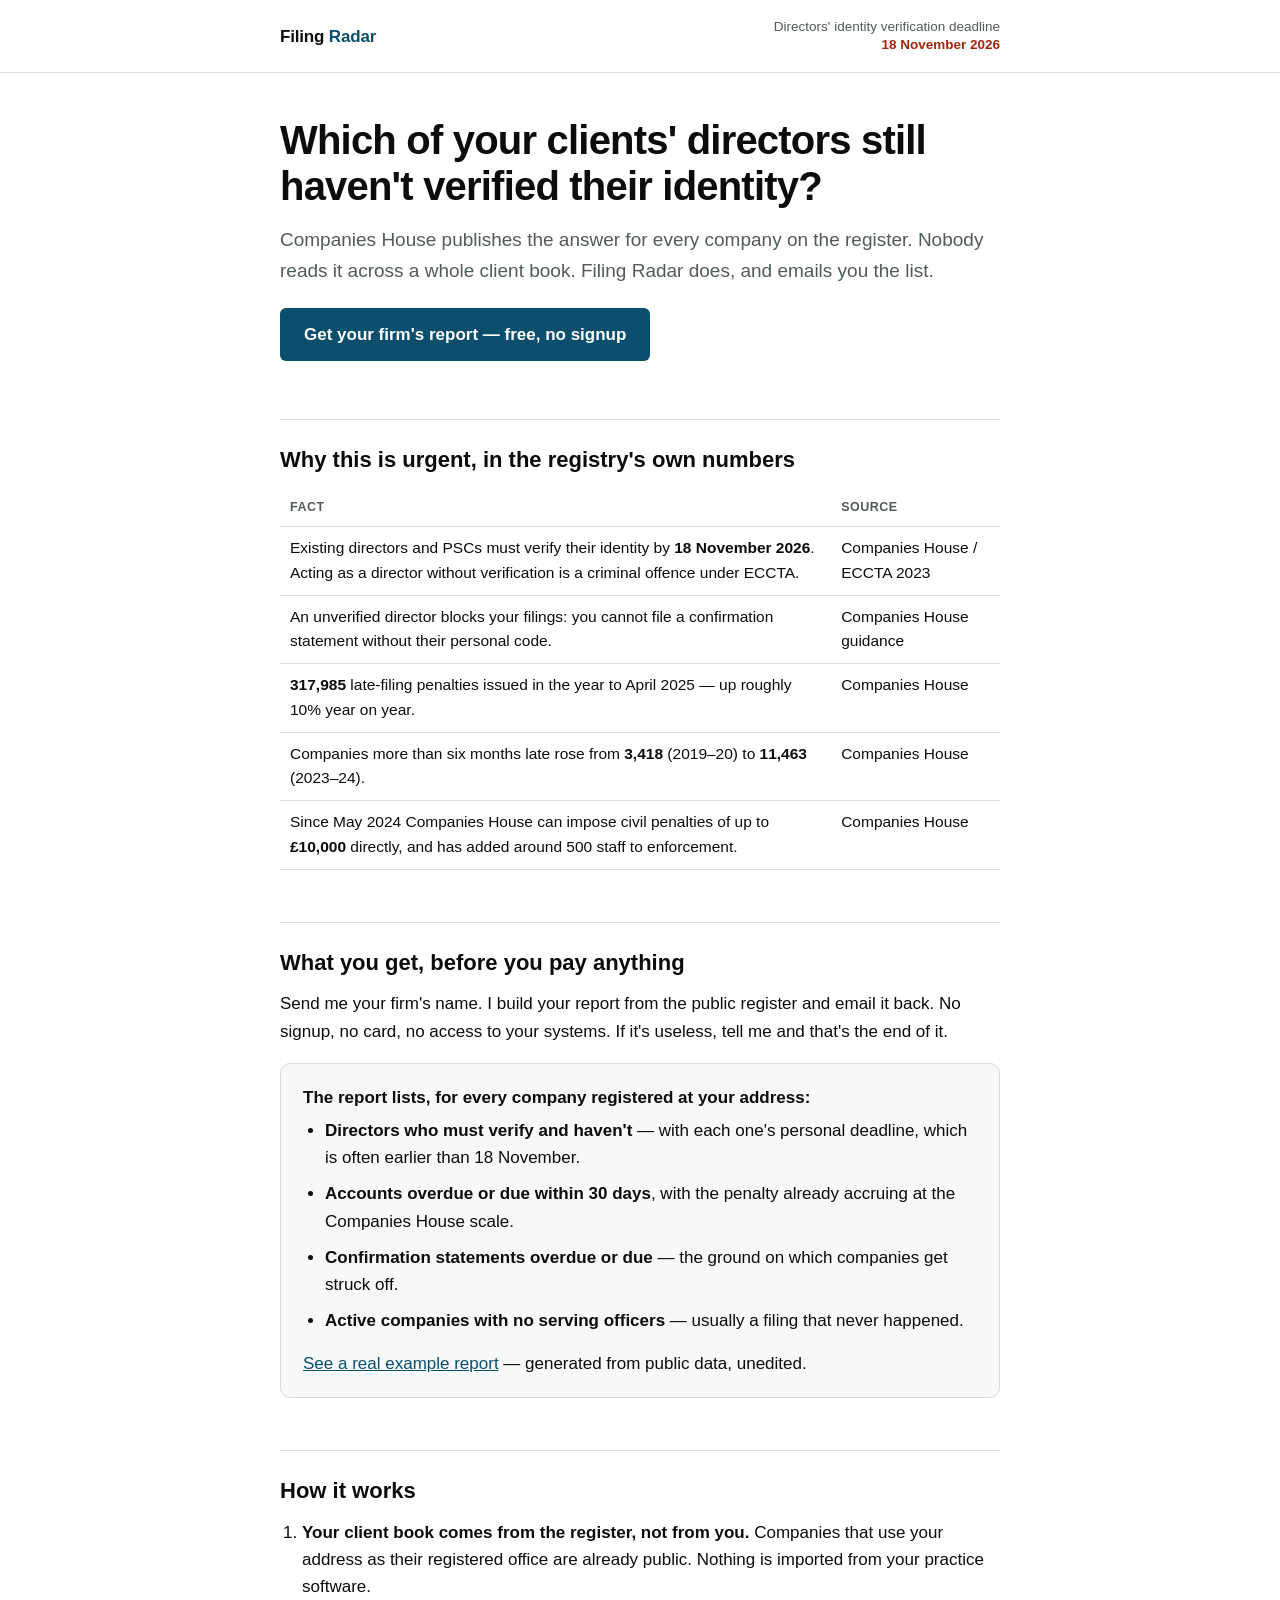
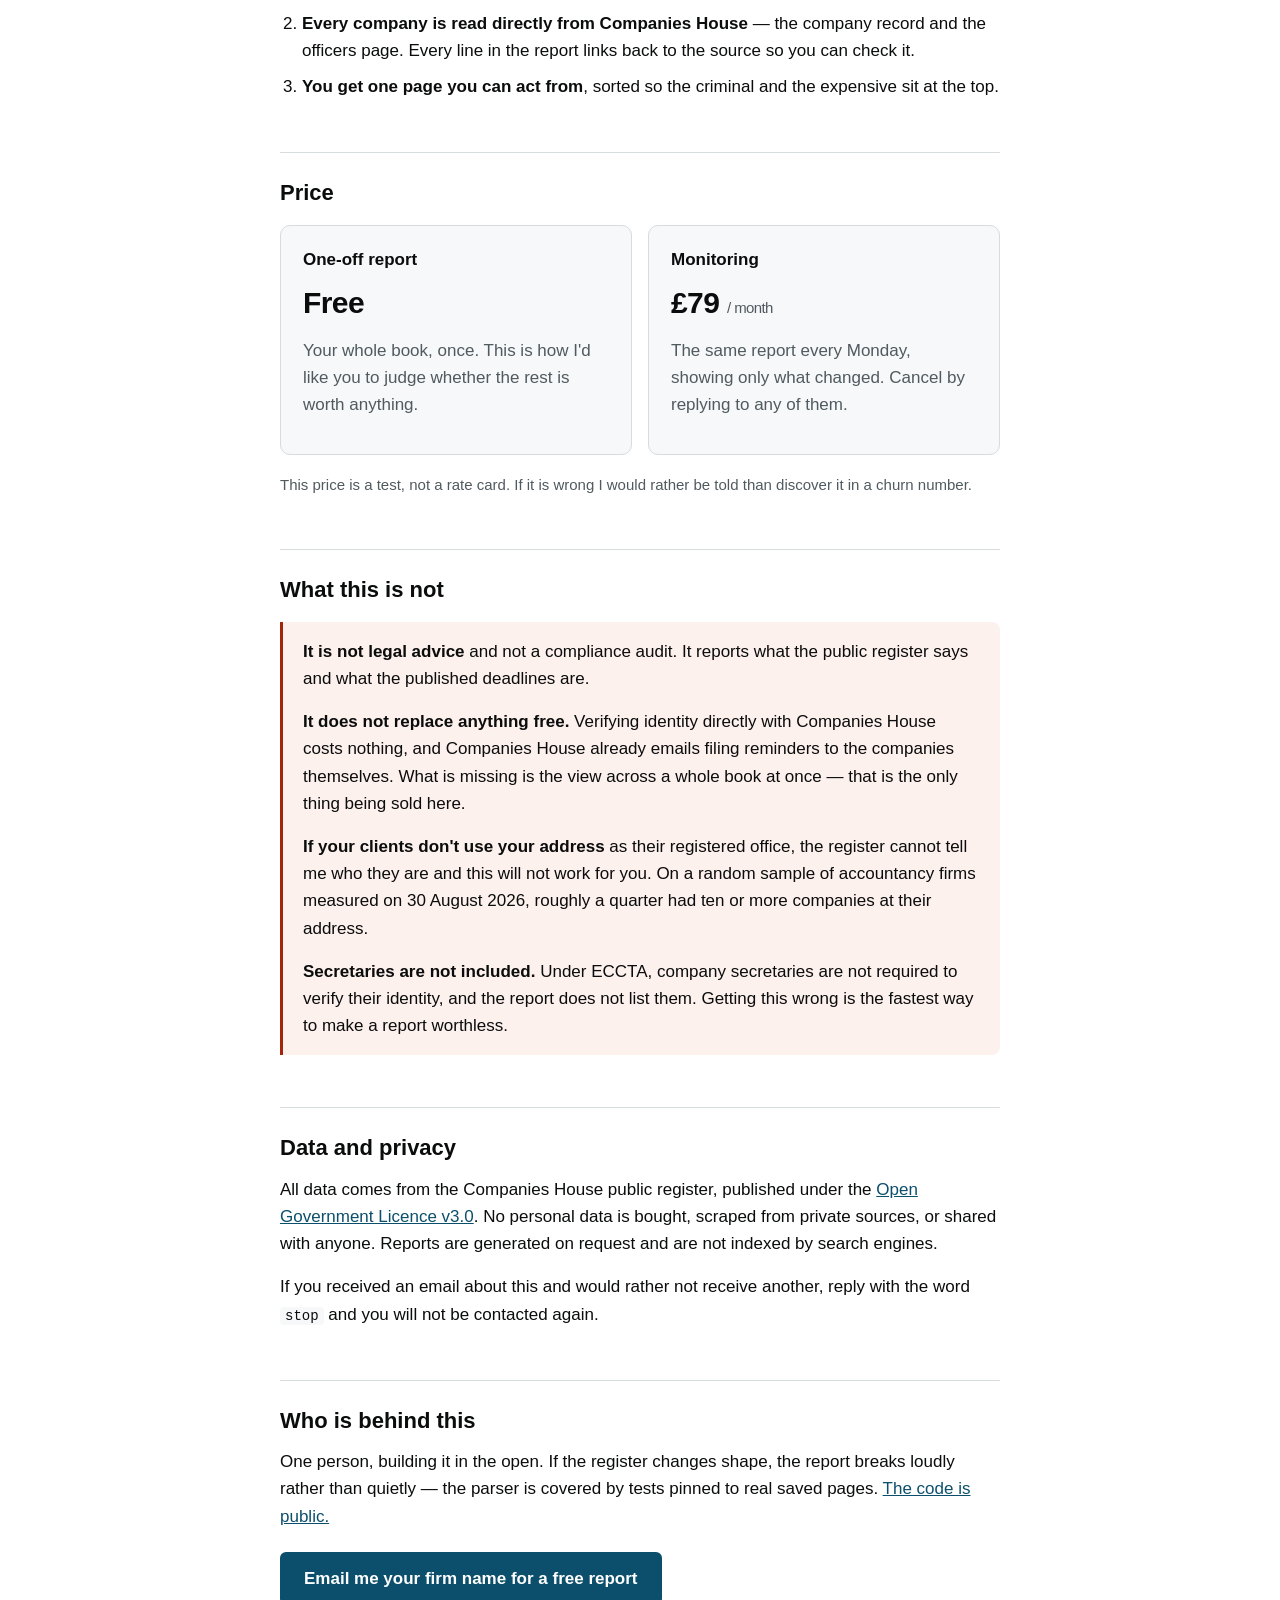
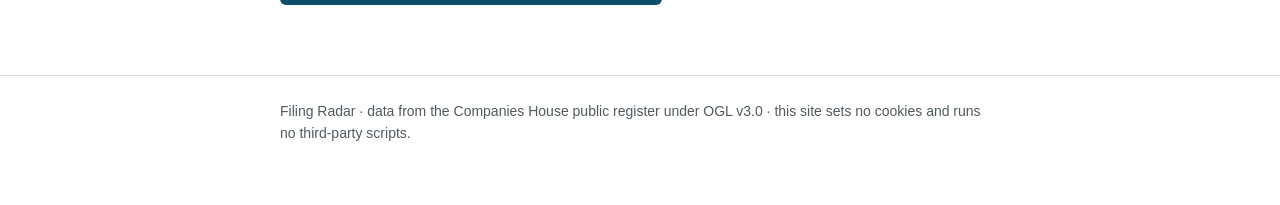
==== index.html @ d48111bc "Filing Radar: engine, tests and site" ====
<!doctype html>
<html lang="en">
<head>
<meta charset="utf-8">
<meta name="viewport" content="width=device-width,initial-scale=1">
<title>Filing Radar — statutory risk across your whole client book</title>
<meta name="description" content="A weekly list of the statutory risks sitting in your client book, built from the public Companies House register. Identity verification, overdue accounts, confirmation statements.">
<link rel="stylesheet" href="style.css">
</head>
<body>
<header><div class="wrap">
  <div class="brand">Filing<span>&nbsp;Radar</span></div>
  <div class="deadline">Directors' identity verification deadline<br><b id="countdown">18 November 2026</b></div>
</div></header>

<main class="wrap">

<h1>Which of your clients' directors still haven't verified their identity?</h1>
<p class="lede">Companies House publishes the answer for every company on the register.
Nobody reads it across a whole client book. Filing Radar does, and emails you the list.</p>

<p><a class="cta" href="#free">Get your firm's report — free, no signup</a></p>

<h2>Why this is urgent, in the registry's own numbers</h2>
<div class="scroll"><table>
<thead><tr><th>Fact</th><th>Source</th></tr></thead>
<tbody>
<tr><td>Existing directors and PSCs must verify their identity by <strong>18 November 2026</strong>. Acting as a director without verification is a criminal offence under ECCTA.</td><td>Companies House / ECCTA 2023</td></tr>
<tr><td>An unverified director blocks your filings: you cannot file a confirmation statement without their personal code.</td><td>Companies House guidance</td></tr>
<tr><td><strong>317,985</strong> late-filing penalties issued in the year to April 2025 — up roughly 10% year on year.</td><td>Companies House</td></tr>
<tr><td>Companies more than six months late rose from <strong>3,418</strong> (2019–20) to <strong>11,463</strong> (2023–24).</td><td>Companies House</td></tr>
<tr><td>Since May 2024 Companies House can impose civil penalties of up to <strong>£10,000</strong> directly, and has added around 500 staff to enforcement.</td><td>Companies House</td></tr>
</tbody>
</table></div>

<h2 id="free">What you get, before you pay anything</h2>
<p>Send me your firm's name. I build your report from the public register and email it back.
No signup, no card, no access to your systems. If it's useless, tell me and that's the end of it.</p>

<div class="card">
<h3>The report lists, for every company registered at your address:</h3>
<ul>
  <li><strong>Directors who must verify and haven't</strong> — with each one's personal deadline, which is often earlier than 18 November.</li>
  <li><strong>Accounts overdue or due within 30 days</strong>, with the penalty already accruing at the Companies House scale.</li>
  <li><strong>Confirmation statements overdue or due</strong> — the ground on which companies get struck off.</li>
  <li><strong>Active companies with no serving officers</strong> — usually a filing that never happened.</li>
</ul>
<p style="margin:0"><a href="r/demo/">See a real example report</a> — generated from public data, unedited.</p>
</div>

<h2>How it works</h2>
<ol>
  <li><strong>Your client book comes from the register, not from you.</strong> Companies that use your address as their registered office are already public. Nothing is imported from your practice software.</li>
  <li><strong>Every company is read directly from Companies House</strong> — the company record and the officers page. Every line in the report links back to the source so you can check it.</li>
  <li><strong>You get one page you can act from</strong>, sorted so the criminal and the expensive sit at the top.</li>
</ol>

<h2>Price</h2>
<div class="price">
  <div class="card">
    <h3>One-off report</h3>
    <div class="amount">Free</div>
    <p style="color:var(--muted);margin-top:10px">Your whole book, once. This is how I'd like you to judge whether the rest is worth anything.</p>
  </div>
  <div class="card">
    <h3>Monitoring</h3>
    <div class="amount">£79 <small>/ month</small></div>
    <p style="color:var(--muted);margin-top:10px">The same report every Monday, showing only what changed. Cancel by replying to any of them.</p>
  </div>
</div>
<p style="color:var(--muted);font-size:15px">This price is a test, not a rate card. If it is wrong I would rather be told than discover it in a churn number.</p>

<h2>What this is not</h2>
<div class="limits">
<p><strong>It is not legal advice</strong> and not a compliance audit. It reports what the public register says and what the published deadlines are.</p>
<p><strong>It does not replace anything free.</strong> Verifying identity directly with Companies House costs nothing, and Companies House already emails filing reminders to the companies themselves. What is missing is the view across a whole book at once — that is the only thing being sold here.</p>
<p><strong>If your clients don't use your address</strong> as their registered office, the register cannot tell me who they are and this will not work for you. On a random sample of accountancy firms measured on 30 August 2026, roughly a quarter had ten or more companies at their address.</p>
<p><strong>Secretaries are not included.</strong> Under ECCTA, company secretaries are not required to verify their identity, and the report does not list them. Getting this wrong is the fastest way to make a report worthless.</p>
</div>

<h2>Data and privacy</h2>
<p>All data comes from the Companies House public register, published under the
<a href="https://www.nationalarchives.gov.uk/doc/open-government-licence/version/3/" rel="noopener">Open Government Licence v3.0</a>.
No personal data is bought, scraped from private sources, or shared with anyone.
Reports are generated on request and are not indexed by search engines.</p>
<p>If you received an email about this and would rather not receive another, reply with
the word <code>stop</code> and you will not be contacted again.</p>

<h2>Who is behind this</h2>
<p>One person, building it in the open. If the register changes shape, the report breaks
loudly rather than quietly — the parser is covered by tests pinned to real saved pages.
<a href="https://github.com/bomj987/filing-radar" rel="noopener">The code is public.</a></p>

<p><a class="cta" href="mailto:matvejmazhuev@gmail.com?subject=Filing%20Radar%20report&body=Firm%20name%3A%20%0AAddress%20or%20company%20number%3A%20%0A">Email me your firm name for a free report</a></p>

</main>

<footer><div class="wrap">
Filing Radar · data from the Companies House public register under OGL v3.0 ·
this site sets no cookies and runs no third-party scripts.
</div></footer>

<script>
// Обратный отсчёт до предельного срока верификации: единственный скрипт на странице,
// без внешних зависимостей и без какой-либо отправки данных.
(function () {
  var el = document.getElementById('countdown');
  if (!el) return;
  var deadline = new Date('2026-11-18T00:00:00Z');
  var days = Math.ceil((deadline - new Date()) / 86400000);
  if (days > 0) el.textContent = days + ' days left · 18 November 2026';
})();
</script>
</body>
</html>
---- style.css ----
:root{
  --bg:#ffffff; --fg:#0b0c0c; --muted:#505a5f; --line:#d6dbde;
  --card:#f6f8f9; --accent:#0b4f6c; --accent-fg:#ffffff;
  --crit:#a4260a; --critbg:#fdf1ee; --ok:#00703c;
}
@media (prefers-color-scheme:dark){
  :root:not([data-theme="light"]){
    --bg:#12161a; --fg:#e9eef2; --muted:#9aa7b0; --line:#2a333b;
    --card:#181e24; --accent:#7ec8e3; --accent-fg:#0b1116;
    --crit:#ff8f75; --critbg:#2a1512; --ok:#5fd08a;
  }
}
:root[data-theme="dark"]{
  --bg:#12161a; --fg:#e9eef2; --muted:#9aa7b0; --line:#2a333b;
  --card:#181e24; --accent:#7ec8e3; --accent-fg:#0b1116;
  --crit:#ff8f75; --critbg:#2a1512; --ok:#5fd08a;
}
*{box-sizing:border-box}
body{margin:0;background:var(--bg);color:var(--fg);
  font:17px/1.6 -apple-system,BlinkMacSystemFont,"Segoe UI",Helvetica,Arial,sans-serif;
  -webkit-font-smoothing:antialiased}
.wrap{max-width:760px;margin:0 auto;padding:0 20px}
header{border-bottom:1px solid var(--line);padding:18px 0}
header .wrap{display:flex;align-items:center;justify-content:space-between;gap:16px}
.brand{font-weight:680;letter-spacing:-.01em;font-size:17px}
.brand span{color:var(--accent)}
.deadline{font-size:13.5px;color:var(--muted);text-align:right;line-height:1.35}
.deadline b{color:var(--crit)}
h1{font-size:clamp(28px,5vw,40px);line-height:1.15;letter-spacing:-.02em;margin:44px 0 16px}
h2{font-size:22px;line-height:1.25;margin:52px 0 14px;padding-top:26px;border-top:1px solid var(--line)}
h3{font-size:17px;margin:26px 0 6px}
p{margin:0 0 16px}
.lede{font-size:19px;color:var(--muted)}
ol,ul{padding-left:22px;margin:0 0 16px}
li{margin-bottom:9px}
a{color:var(--accent)}
.cta{display:inline-block;background:var(--accent);color:var(--accent-fg);
  text-decoration:none;font-weight:620;padding:13px 24px;border-radius:6px;margin:6px 0}
.cta:hover{opacity:.9}
.card{background:var(--card);border:1px solid var(--line);border-radius:10px;padding:20px 22px;margin:18px 0}
.card h3{margin-top:0}
.price{display:grid;grid-template-columns:repeat(auto-fit,minmax(240px,1fr));gap:16px;margin:18px 0}
.price .card{margin:0}
.amount{font-size:30px;font-weight:680;letter-spacing:-.02em}
.amount small{font-size:15px;font-weight:400;color:var(--muted)}
.limits{border-left:3px solid var(--crit);background:var(--critbg);border-radius:0 8px 8px 0;
  padding:16px 20px;margin:18px 0}
.limits p:last-child{margin:0}
table{border-collapse:collapse;width:100%;font-size:15.5px;min-width:520px}
.scroll{overflow-x:auto}
th,td{text-align:left;padding:9px 10px;border-bottom:1px solid var(--line);vertical-align:top}
th{font-size:12.5px;text-transform:uppercase;letter-spacing:.04em;color:var(--muted)}
footer{margin-top:64px;border-top:1px solid var(--line);padding:24px 0 60px;
  color:var(--muted);font-size:14px}
code{background:var(--card);padding:1px 5px;border-radius:4px;font-size:14px}
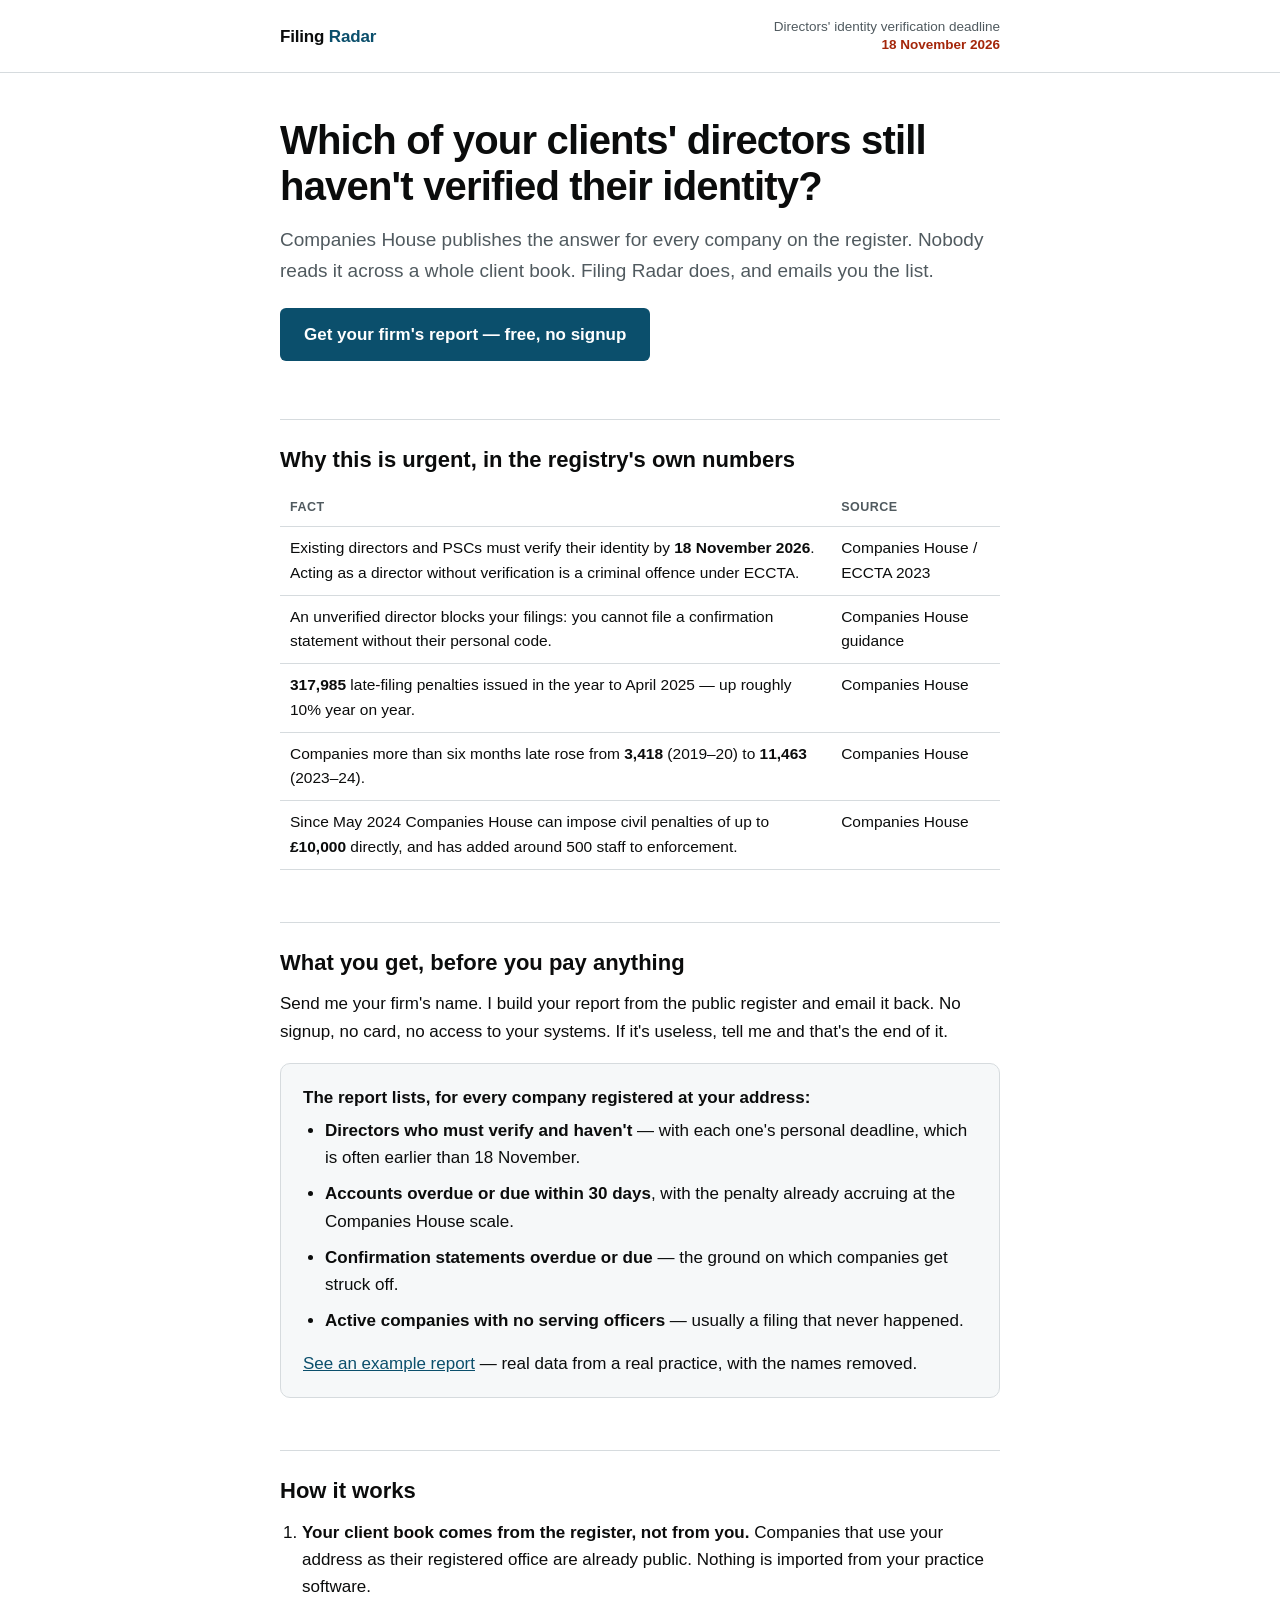
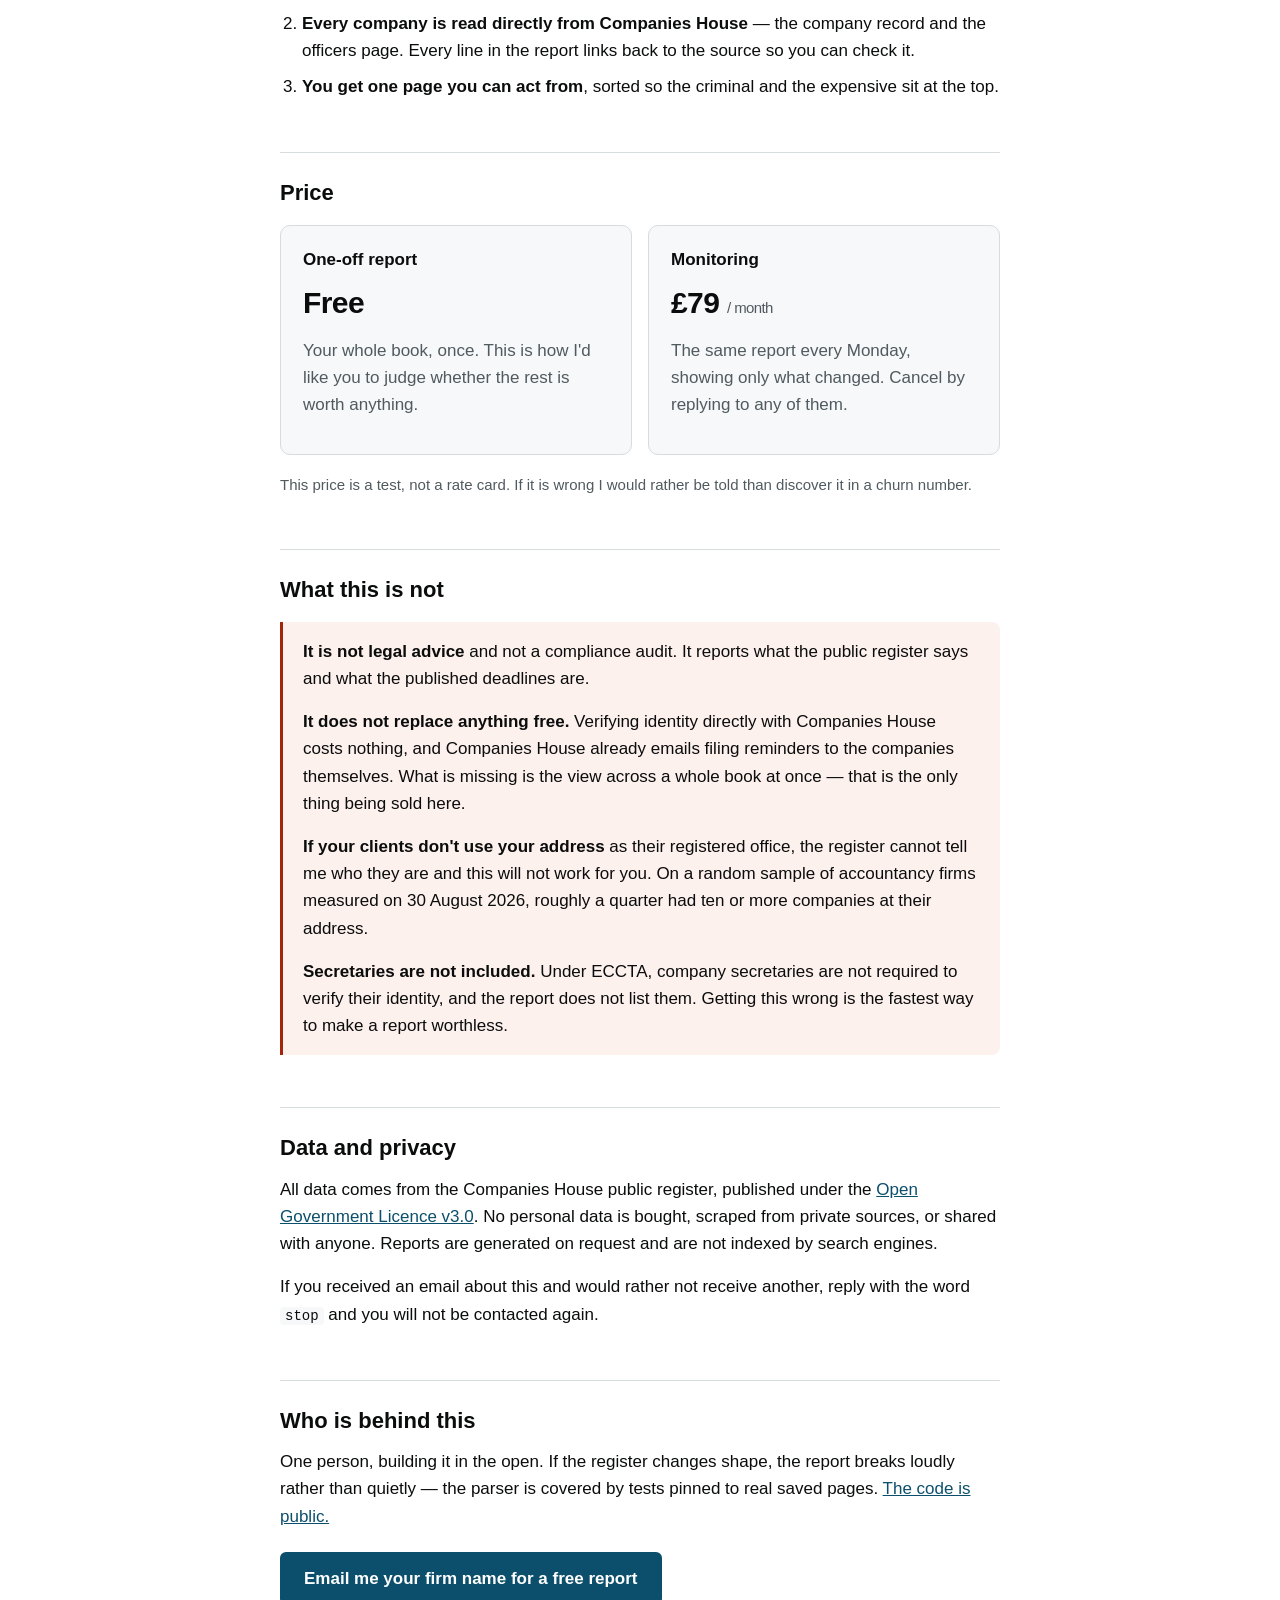
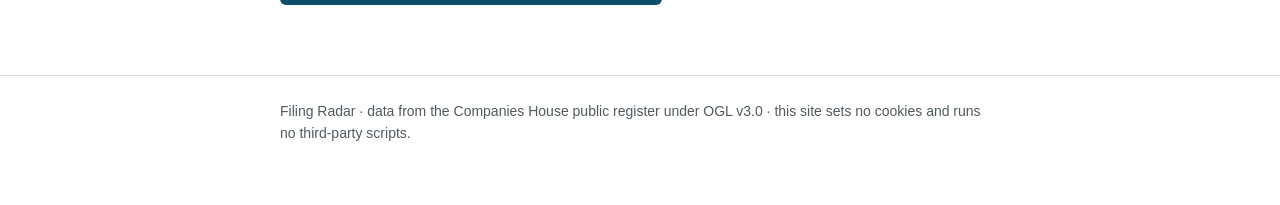
==== commit 4c6b52a5: "point landing at the anonymised sample" ====
--- a/index.html
+++ b/index.html
@@ -45,7 +45,7 @@
   <li><strong>Confirmation statements overdue or due</strong> — the ground on which companies get struck off.</li>
   <li><strong>Active companies with no serving officers</strong> — usually a filing that never happened.</li>
 </ul>
-<p style="margin:0"><a href="r/demo/">See a real example report</a> — generated from public data, unedited.</p>
+<p style="margin:0"><a href="sample/">See an example report</a> — real data from a real practice, with the names removed.</p>
 </div>
 
 <h2>How it works</h2>
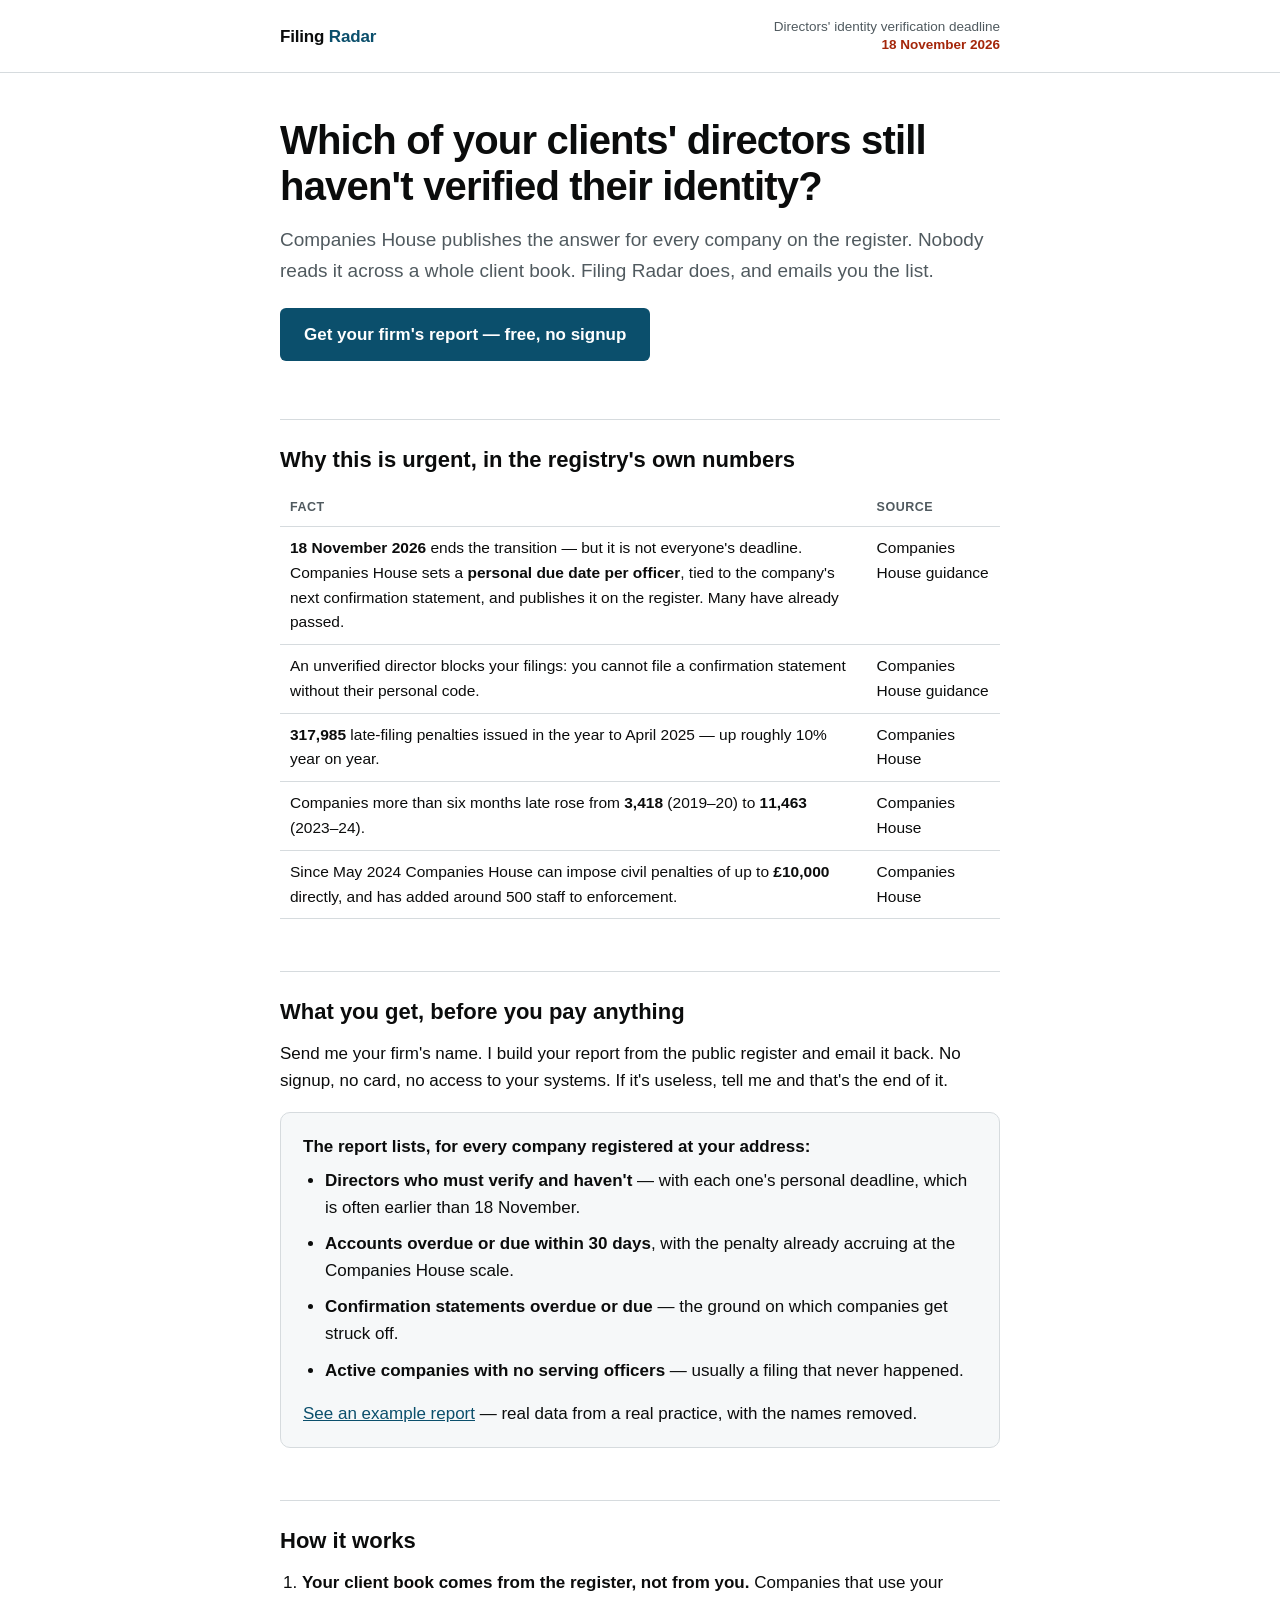
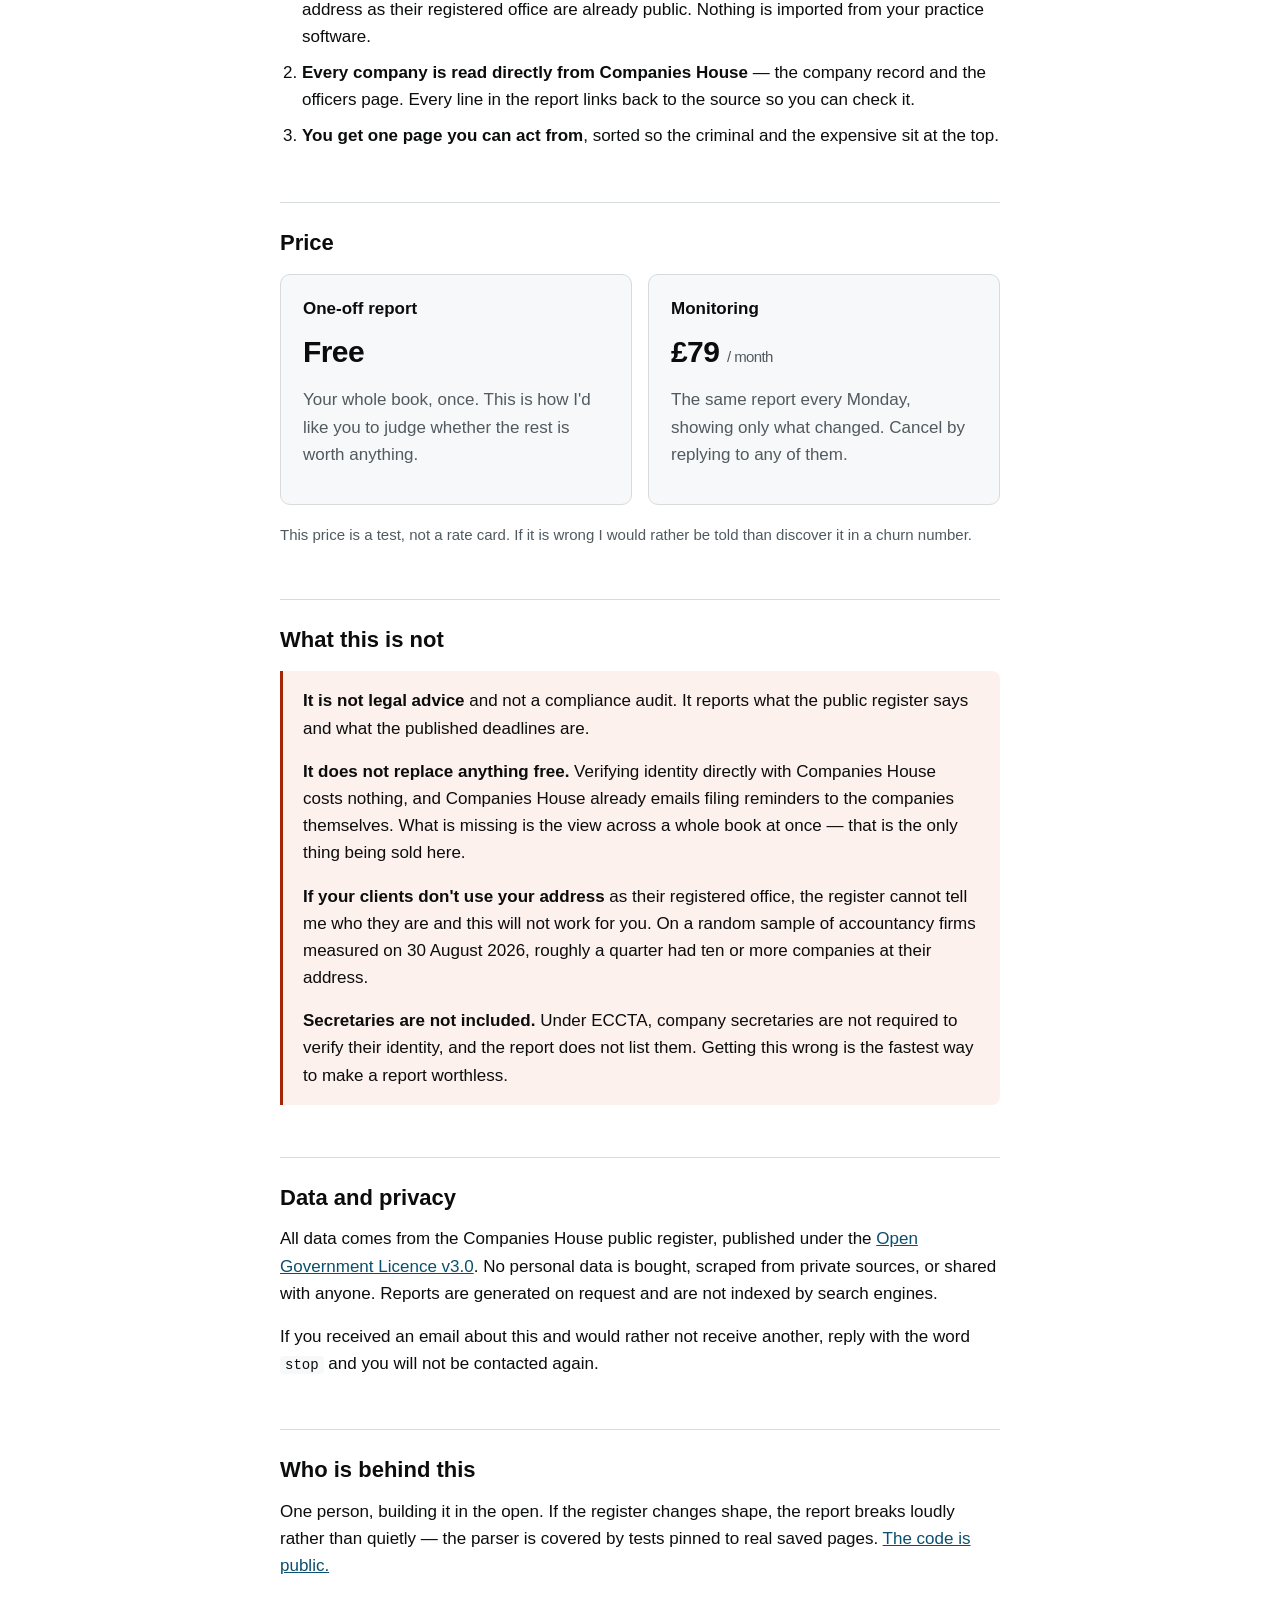
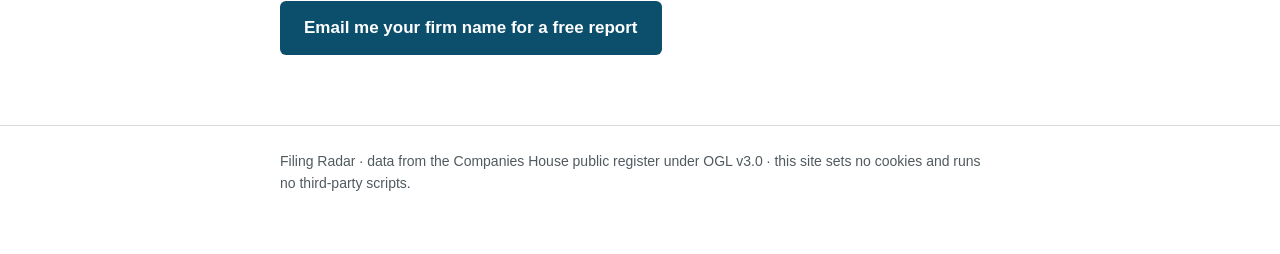
==== commit 5d1498ef: "state what the register shows rather than a legal characterisation" ====
--- a/index.html
+++ b/index.html
@@ -25,7 +25,7 @@
 <div class="scroll"><table>
 <thead><tr><th>Fact</th><th>Source</th></tr></thead>
 <tbody>
-<tr><td>Existing directors and PSCs must verify their identity by <strong>18 November 2026</strong>. Acting as a director without verification is a criminal offence under ECCTA.</td><td>Companies House / ECCTA 2023</td></tr>
+<tr><td><strong>18 November 2026</strong> ends the transition — but it is not everyone's deadline. Companies House sets a <strong>personal due date per officer</strong>, tied to the company's next confirmation statement, and publishes it on the register. Many have already passed.</td><td>Companies House guidance</td></tr>
 <tr><td>An unverified director blocks your filings: you cannot file a confirmation statement without their personal code.</td><td>Companies House guidance</td></tr>
 <tr><td><strong>317,985</strong> late-filing penalties issued in the year to April 2025 — up roughly 10% year on year.</td><td>Companies House</td></tr>
 <tr><td>Companies more than six months late rose from <strong>3,418</strong> (2019–20) to <strong>11,463</strong> (2023–24).</td><td>Companies House</td></tr>
@@ -101,8 +101,8 @@
 </div></footer>
 
 <script>
-// Обратный отсчёт до предельного срока верификации: единственный скрипт на странице,
-// без внешних зависимостей и без какой-либо отправки данных.
+// Countdown to the identity verification deadline. This is the only script on the
+// page: no dependencies, no tracking, nothing is sent anywhere.
 (function () {
   var el = document.getElementById('countdown');
   if (!el) return;
